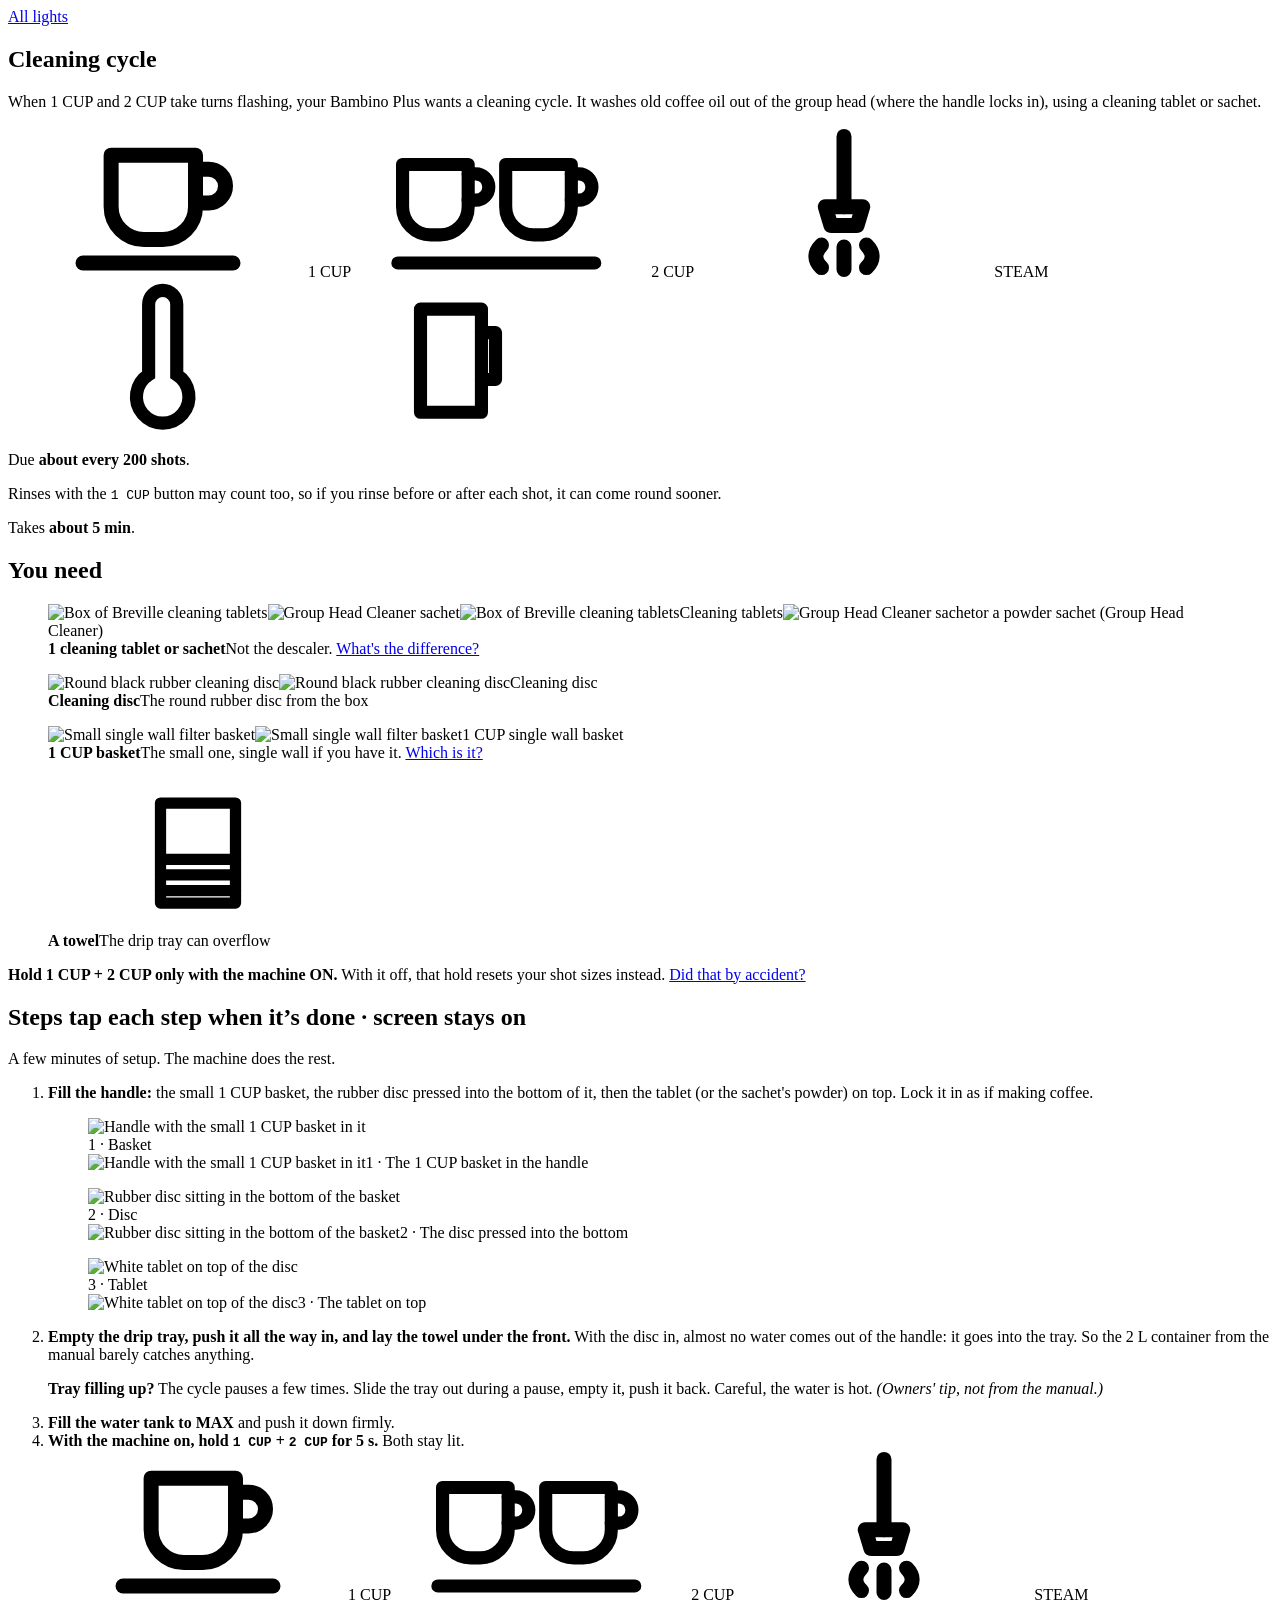
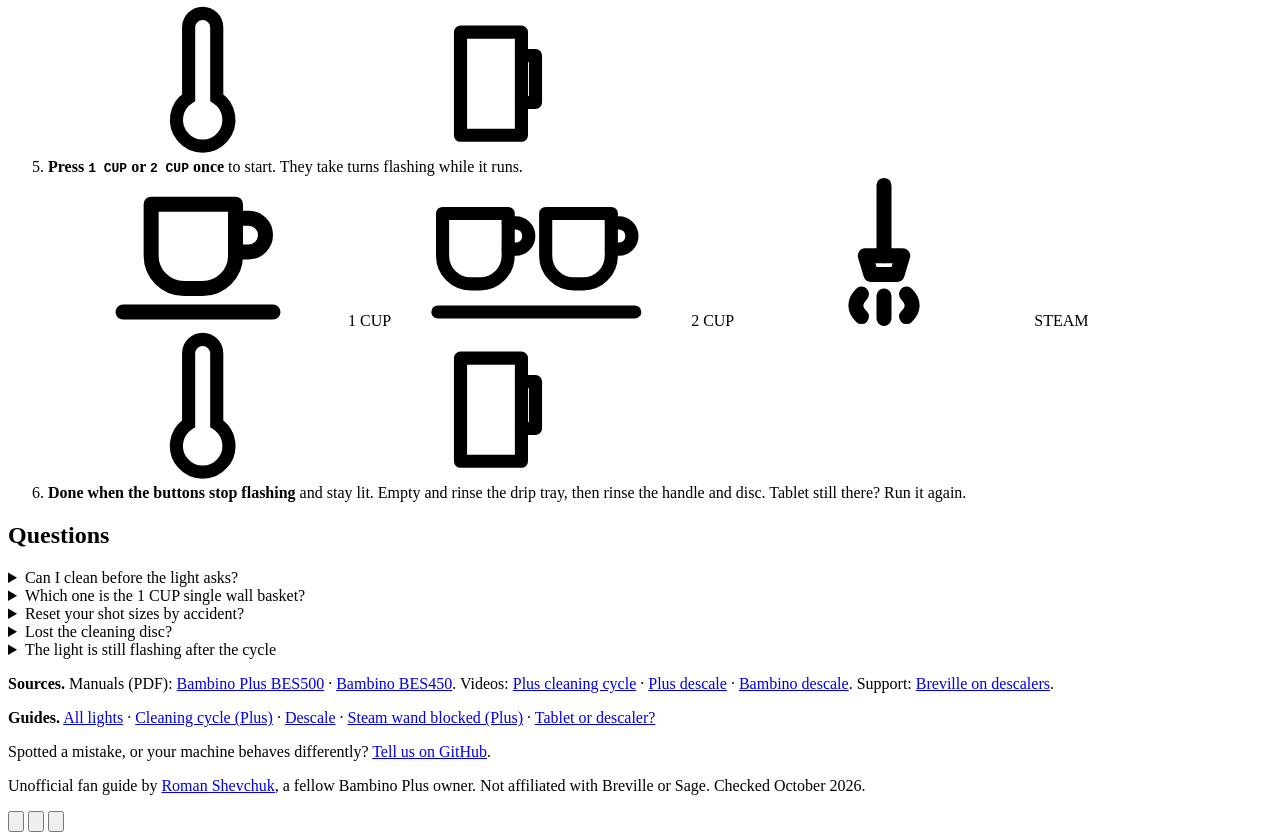
==== clean/index.html @ 9693db47 "Search snippets: clean and descale pages open with the answer, home gets a one-line intro, button la" ====
<!doctype html>
<!-- Made from _index.html by tools/pages.py. Edit _index.html, then rerun. -->
<html lang="en">
<head>
<meta charset="utf-8">
<meta name="viewport" content="width=device-width,initial-scale=1,viewport-fit=cover">
<title>Bambino Plus cleaning cycle: 1 CUP and 2 CUP flashing</title>
<meta name="description" content="Two buttons, 1 CUP and 2 CUP, blinking in turn on your Breville / Sage Bambino Plus? It&#x27;s asking for a cleaning cycle. What you need and each step.">
<meta name="google-site-verification" content="-h72uJDq6njJgvBrLeFH-0oUnSeMEeEKRYChMcymmK0">
<link rel="canonical" href="https://romanshevchuk.github.io/what-my-bambino-wants/clean/">
<meta property="og:title" content="Bambino Plus cleaning cycle: 1 CUP and 2 CUP flashing">
<meta property="og:description" content="Two buttons, 1 CUP and 2 CUP, blinking in turn on your Breville / Sage Bambino Plus? It&#x27;s asking for a cleaning cycle. What you need and each step.">
<meta property="og:type" content="website">
<meta property="og:site_name" content="What does my Bambino want?">
<meta property="og:url" content="https://romanshevchuk.github.io/what-my-bambino-wants/clean/">
<meta property="og:image" content="https://romanshevchuk.github.io/what-my-bambino-wants/img/og.png">
<meta property="og:image:width" content="1200">
<meta property="og:image:height" content="630">
<meta property="og:image:alt" content="A Bambino Plus button panel with 1 CUP lit, next to the title What does my Bambino want?">
<meta name="twitter:card" content="summary_large_image">
<meta name="theme-color" content="#e1e5e9" media="(prefers-color-scheme: light)">
<meta name="theme-color" content="#0e1012" media="(prefers-color-scheme: dark)">
<link rel="icon" type="image/png" sizes="32x32" href="../img/favicon-32.png">
<link rel="apple-touch-icon" href="../img/apple-touch-icon.png">
<link rel="manifest" href="../manifest.webmanifest">
<script>try{var t=localStorage.getItem('bp-theme');if(t==='light'||t==='dark')document.documentElement.dataset.theme=t}catch(e){}</script>
<link rel="preconnect" href="https://fonts.googleapis.com">
<link rel="preconnect" href="https://fonts.gstatic.com" crossorigin>
<link rel="stylesheet" href="https://fonts.googleapis.com/css2?family=Archivo:wdth,wght@75..100,600..800&family=Atkinson+Hyperlegible+Next:ital,wght@0,400..700;1,400&display=swap">
<link rel="stylesheet" href="../css/styles.css">
<script data-goatcounter="https://rshevchuk.goatcounter.com/count" async src="https://gc.zgo.at/count.js"></script>
</head>
<body data-page="clean" data-model="plus" class="unpicked">

<svg width="0" height="0" style="position:absolute" aria-hidden="true">
  <defs>
    <symbol id="i-1" viewBox="0 0 24 16"><g fill="none" stroke="currentColor" stroke-width="1.6" stroke-linecap="round" stroke-linejoin="round"><path d="M7 3h9v5.5a3.5 3.5 0 0 1-3.5 3.5h-2A3.5 3.5 0 0 1 7 8.5z"/><path d="M16 4.5h1.4a1.8 1.8 0 0 1 0 3.6H16"/><path d="M4 14.5h16"/></g></symbol>
    <symbol id="i-2" viewBox="0 0 24 16"><g fill="none" stroke="currentColor" stroke-width="1.4" stroke-linecap="round" stroke-linejoin="round"><path d="M1.5 4h7v4.5a3 3 0 0 1-3 3h-1a3 3 0 0 1-3-3z"/><path d="M8.5 5h.8a1.4 1.4 0 0 1 0 2.8h-.8"/><path d="M12.5 4h7v4.5a3 3 0 0 1-3 3h-1a3 3 0 0 1-3-3z"/><path d="M19.5 5h.8a1.4 1.4 0 0 1 0 2.8h-.8"/><path d="M1 14.5h21"/></g></symbol>
    <symbol id="i-s" viewBox="0 0 24 16"><g fill="none" stroke="currentColor" stroke-width="1.6" stroke-linecap="round" stroke-linejoin="round"><path d="M12 1v7.5"/><path d="M10 8.5h4l-.6 2h-2.8z"/><path d="M9.6 12.6c-.8.8-.8 1.6 0 2.4M12 12.8v2.4M14.4 12.6c.8.8.8 1.6 0 2.4"/></g></symbol>
    <symbol id="i-w" viewBox="0 0 24 16"><g fill="none" stroke="currentColor" stroke-width="1.6" stroke-linecap="round" stroke-linejoin="round"><path d="M12 1.5c2.6 3.2 4.2 5.6 4.2 7.8a4.2 4.2 0 0 1-8.4 0c0-2.2 1.6-4.6 4.2-7.8z"/><path d="M4 14.5h16"/></g></symbol>
    <symbol id="i-t" viewBox="0 0 12 16"><g fill="none" stroke="currentColor" stroke-width="1.4" stroke-linecap="round"><path d="M5 2.5a1.5 1.5 0 0 1 3 0V10a2.8 2.8 0 1 1-3 0z"/></g></symbol>
    <symbol id="i-j" viewBox="0 0 12 16"><g fill="none" stroke="currentColor" stroke-width="1.4" stroke-linecap="round" stroke-linejoin="round"><path d="M2 3h6.5v11H2z"/><path d="M8.5 5.5h1.5v5H8.5"/></g></symbol>
    <symbol id="g-bowl" viewBox="0 0 24 24"><g fill="none" stroke="currentColor" stroke-width="1.8" stroke-linecap="round" stroke-linejoin="round"><path d="M5 6h14l-1.4 12.2A2 2 0 0 1 15.6 20H8.4a2 2 0 0 1-2-1.8z"/><path d="M6 11h12"/></g></symbol>
    <symbol id="g-towel" viewBox="0 0 24 24"><g fill="none" stroke="currentColor" stroke-width="1.8" stroke-linecap="round" stroke-linejoin="round"><path d="M6 4h12v14H6z"/><path d="M6 18v2h12v-2"/><path d="M6 13h12M6 15.5h12"/></g></symbol>
    <symbol id="g-cool" viewBox="0 0 24 24"><g fill="none" stroke="currentColor" stroke-width="1.8" stroke-linecap="round"><path d="M12 3v18M4.2 7.5l15.6 9M4.2 16.5l15.6-9"/><path d="M9.5 4.5L12 6l2.5-1.5M9.5 19.5L12 18l2.5 1.5"/></g></symbol>
  </defs>
</svg>

<main id="main">

<!-- ================= CLEANING CYCLE (Plus) ================= -->
<section class="view" id="clean" data-only="plus">
  <a class="back" href="#home">All lights</a>
  <h1>Cleaning cycle</h1>
  <p class="sum">When 1 CUP and 2 CUP take turns flashing, your Bambino Plus wants a cleaning cycle. It washes old coffee oil out of the group head (where the handle locks in), using a cleaning tablet or sachet.</p>
  <div class="signal">
    <div class="bp" data-m="plus" data-state="1:fa,2:fb" aria-hidden="true"></div>
    <div><p>Due <b>about every 200 shots</b>.</p>
    <p class="aside">Rinses with the <kbd>1 CUP</kbd> button <span class="tq" tabindex="0" data-tip="Likely, not confirmed. The manual has you rinse with 1 CUP, the same button as a shot, and the machine can't see whether there's coffee in the handle.">may count too</span>, so if you rinse before or after each shot, it can come round sooner.</p>
    <p>Takes <b>about 5 min</b>.</p>
    <p class="last" data-last="clean" hidden></p></div>
  </div>

  <h2>You need</h2>
  <div class="need four">
    <figure><div class="ph zoom"><img src="../img/cleaning-tablets-breville.jpg" alt="Box of Breville cleaning tablets" data-cap="Cleaning tablets" loading="lazy"><img class="strip" src="../img/group-head-cleaner-breville.jpg" data-sage="../img/group-head-cleaner-sage.webp" alt="Group Head Cleaner sachet" data-cap="or a powder sachet (Group Head Cleaner)" loading="lazy"></div>
      <figcaption><b>1 cleaning tablet or sachet</b><span>Not the descaler. <a href="#supplies">What's the difference?</a></span></figcaption></figure>
    <figure><div class="ph zoom"><img src="../img/cleaning-disk.jpg" alt="Round black rubber cleaning disc" data-cap="Cleaning disc" loading="lazy"></div>
      <figcaption><b>Cleaning disc</b><span>The round rubber disc from the box</span></figcaption></figure>
    <figure><div class="ph zoom"><img src="../img/basket-single-cup.jpg" alt="Small single wall filter basket" data-cap="1 CUP single wall basket" loading="lazy"></div>
      <figcaption><b>1 CUP basket</b><span>The small one, single wall if you have it. <a href="#baskets">Which is it?</a></span></figcaption></figure>
    <figure><div class="ph ic"><svg class="gi" aria-hidden="true"><use href="#g-towel"/></svg></div>
      <figcaption><b>A towel</b><span>The drip tray can overflow</span></figcaption></figure>
  </div>

  <p class="note warn"><b>Hold 1 CUP + 2 CUP only with the machine ON.</b> With it off, that hold resets your shot sizes instead. <a href="#reset">Did that by accident?</a></p>

  <h2>Steps <span class="prog" data-for="clean"></span></h2>
  <p class="lede">A few minutes of setup. The machine does the rest.</p>
  <ol class="steps" data-key="clean">
    <li><b>Fill the handle:</b> the small 1 CUP basket, the rubber disc pressed into the bottom of it, then the tablet (or the sachet's powder) on top. Lock it in as if making coffee.
      <div class="layers">
        <figure class="zoom tap"><img src="../img/handle-1-basket.jpg" data-cap="1 · The 1 CUP basket in the handle" alt="Handle with the small 1 CUP basket in it" loading="lazy"><figcaption>1 · Basket</figcaption></figure>
        <figure class="zoom tap"><img src="../img/handle-2-disc.jpg" data-cap="2 · The disc pressed into the bottom" alt="Rubber disc sitting in the bottom of the basket" loading="lazy"><figcaption>2 · Disc</figcaption></figure>
        <figure class="zoom tap"><img src="../img/handle-3-tablet.jpg" data-cap="3 · The tablet on top" alt="White tablet on top of the disc" loading="lazy"><figcaption>3 · Tablet</figcaption></figure>
      </div>
    </li>
    <li><b>Empty the drip tray, push it all the way in, and lay the towel under the front.</b> With the disc in, almost no water comes out of the handle: it goes into the tray. So the 2 L container from the manual barely catches anything.
      <p class="tip"><b>Tray filling up?</b> The cycle pauses a few times. Slide the tray out during a pause, empty it, push it back. Careful, the water is hot. <i>(Owners' tip, not from the manual.)</i></p></li>
    <li><b>Fill the water tank to MAX</b> and push it down firmly.</li>
    <li><b>With the machine on, hold <kbd>1 CUP</kbd> + <kbd>2 CUP</kbd> for 5 s.</b> Both stay lit.
      <div class="bp" data-m="plus" data-state="1:on,2:on" data-press="1:HOLD,2:HOLD"></div>
    </li>
    <li><b>Press <kbd>1 CUP</kbd> or <kbd>2 CUP</kbd> once</b> to start. They take turns flashing while it runs.
      <div class="bp" data-m="plus" data-state="1:fa,2:fb"></div>
    </li>
    <li><b>Done when the buttons stop flashing</b> and stay lit. Empty and rinse the drip tray, then rinse the handle and disc. Tablet still there? Run it again.</li>
  </ol>
  <p class="fin" data-for="clean" hidden>That's it. The light will ask again in about 200 shots.</p>

  <div class="faq">
    <h2>Questions</h2>
    <details>
      <summary>Can I clean before the light asks?</summary>
      <div class="body"><p>Yes, with a different combo, and this one is done with the machine <b>off</b>. Do steps 1–3, turn the machine off (<kbd>1 CUP</kbd> + <kbd>STEAM</kbd>), then hold <kbd>2 CUP</kbd> + <kbd>STEAM</kbd> for 5 s. That opens the same cleaning mode, so press <kbd>1 CUP</kbd> or <kbd>2 CUP</kbd> to start, as in step 5.</p></div>
    </details>
    <details id="baskets">
      <summary>Which one is the 1 CUP single wall basket?</summary>
      <div class="body">
        <figure class="baskets zoom tap big"><img src="../img/baskets.jpg" data-cap="Left to right: 1 CUP single wall (the one you need), 2 CUP single wall, 1 CUP dual wall, 2 CUP dual wall" alt="The four baskets, upside down: small single wall, big single wall, small dual wall, big dual wall" loading="lazy">
          <figcaption><span class="pick">1 CUP single wall</span><span>2 CUP single wall</span><span>1 CUP dual wall</span><span>2 CUP dual wall</span></figcaption></figure>
        <p>The smaller, shallower one with holes across its whole bottom. The dual wall ones say <i>DUAL WALL</i> underneath. The disc is shaped to seal inside the small basket.</p>
      <p>Only got dual wall baskets? Older boxes came without single wall ones. Use the 1 CUP dual wall basket: that's what those manuals mean.</p>
      </div>
    </details>
    <details id="reset">
      <summary>Reset your shot sizes by accident?</summary>
      <div class="body">
        <p>They're back to the factory amounts: about 30&nbsp;ml for 1 CUP and 60&nbsp;ml for 2 CUP. To set your own again:</p>
        <ol>
          <li>With the machine on, hold <kbd>1 CUP</kbd> + <kbd>2 CUP</kbd> for 2 s. Both flash.</li>
          <li>With coffee in the handle as usual, press <kbd>1 CUP</kbd> to start.</li>
          <li>Press <kbd>1 CUP</kbd> again when the cup has enough. That amount is saved.</li>
        </ol>
        <p>Same for <kbd>2 CUP</kbd>.</p>
      </div>
    </details>
    <details>
      <summary>Lost the cleaning disc?</summary>
      <div class="body"><p>Any <b>54&nbsp;mm</b> cleaning disc works (also sold as a blind or backflush disc). Check the size before buying: the common 58&nbsp;mm ones don't fit.</p></div>
    </details>
    <details>
      <summary>The light is still flashing after the cycle</summary>
      <div class="body">
        <p>Check the cycle ran to the end and that you started it with the machine on.</p>
        <p>Owners report that unplugging for ~10 minutes sometimes clears a stuck alert. That's forum advice, not from the manual.</p>
      </div>
    </details>
  </div>
</section>

<!-- ================= STEAM WAND BLOCKED (Plus) ================= -->
</main>

<footer class="foot">
  <p><b>Sources.</b> Manuals (PDF): <a href="https://assets.breville.com/BES500/BES500_USCM_IB_X25_LR.pdf">Bambino Plus BES500</a> · <a href="https://assets.breville.com/BES450/BES450_USCM_IB_M26_LR.pdf">Bambino BES450</a>. Videos: <a href="https://www.sageappliances.com/inspiration/en-gb/tutorials/the-bambino-plus/cleaning-guides/how-to-perform-a-cleaning-cycle">Plus cleaning cycle</a> · <a href="https://www.sageappliances.com/inspiration/en-gb/tutorials/the-bambino-plus/cleaning-guides/how-to-perform-a-descale">Plus descale</a> · <a href="https://www.breville.com/en-us/my-products/producthub/bes450/cleaning-guides/how-to-perform-a-descale">Bambino descale</a>. Support: <a href="https://www.breville.com/en-us/support/article/ka0QU000002WDFVYA4">Breville on descalers</a>.</p>
  <p><b>Guides.</b> <a href="../">All lights</a> · <a href="../clean/">Cleaning cycle (Plus)</a> · <a href="../descale/">Descale</a> · <a href="../steam/">Steam wand blocked (Plus)</a> · <a href="../supplies/">Tablet or descaler?</a></p>
  <p>Spotted a mistake, or your machine behaves differently? <a href="https://github.com/romanshevchuk/what-my-bambino-wants/issues">Tell us on GitHub</a>.</p>
  <div class="foot-end"><p>Unofficial fan guide by <a href="https://github.com/romanshevchuk">Roman Shevchuk</a>, a fellow Bambino Plus owner. Not affiliated with Breville or Sage. Checked October 2026.</p>
    <div class="theme" role="group" aria-label="Colours">
      <button type="button" data-theme-set="system" aria-label="Match my device" title="Match my device"><svg viewBox="0 0 24 24"><circle cx="12" cy="12" r="8"/><path d="M12 4a8 8 0 0 1 0 16z" fill="currentColor" stroke="none"/></svg></button>
      <button type="button" data-theme-set="light" aria-label="Light" title="Light"><svg viewBox="0 0 24 24"><circle cx="12" cy="12" r="4"/><path d="M12 2.5v2.2M12 19.3v2.2M2.5 12h2.2M19.3 12h2.2M5.3 5.3l1.6 1.6M17.1 17.1l1.6 1.6M5.3 18.7l1.6-1.6M17.1 6.9l1.6-1.6"/></svg></button>
      <button type="button" data-theme-set="dark" aria-label="Dark" title="Dark"><svg viewBox="0 0 24 24"><path d="M19.5 14.5A8 8 0 0 1 9.5 4.5a8 8 0 1 0 10 10z"/></svg></button>
    </div>
  </div>
</footer>

<script src="../js/app.js"></script>
</body>
</html>
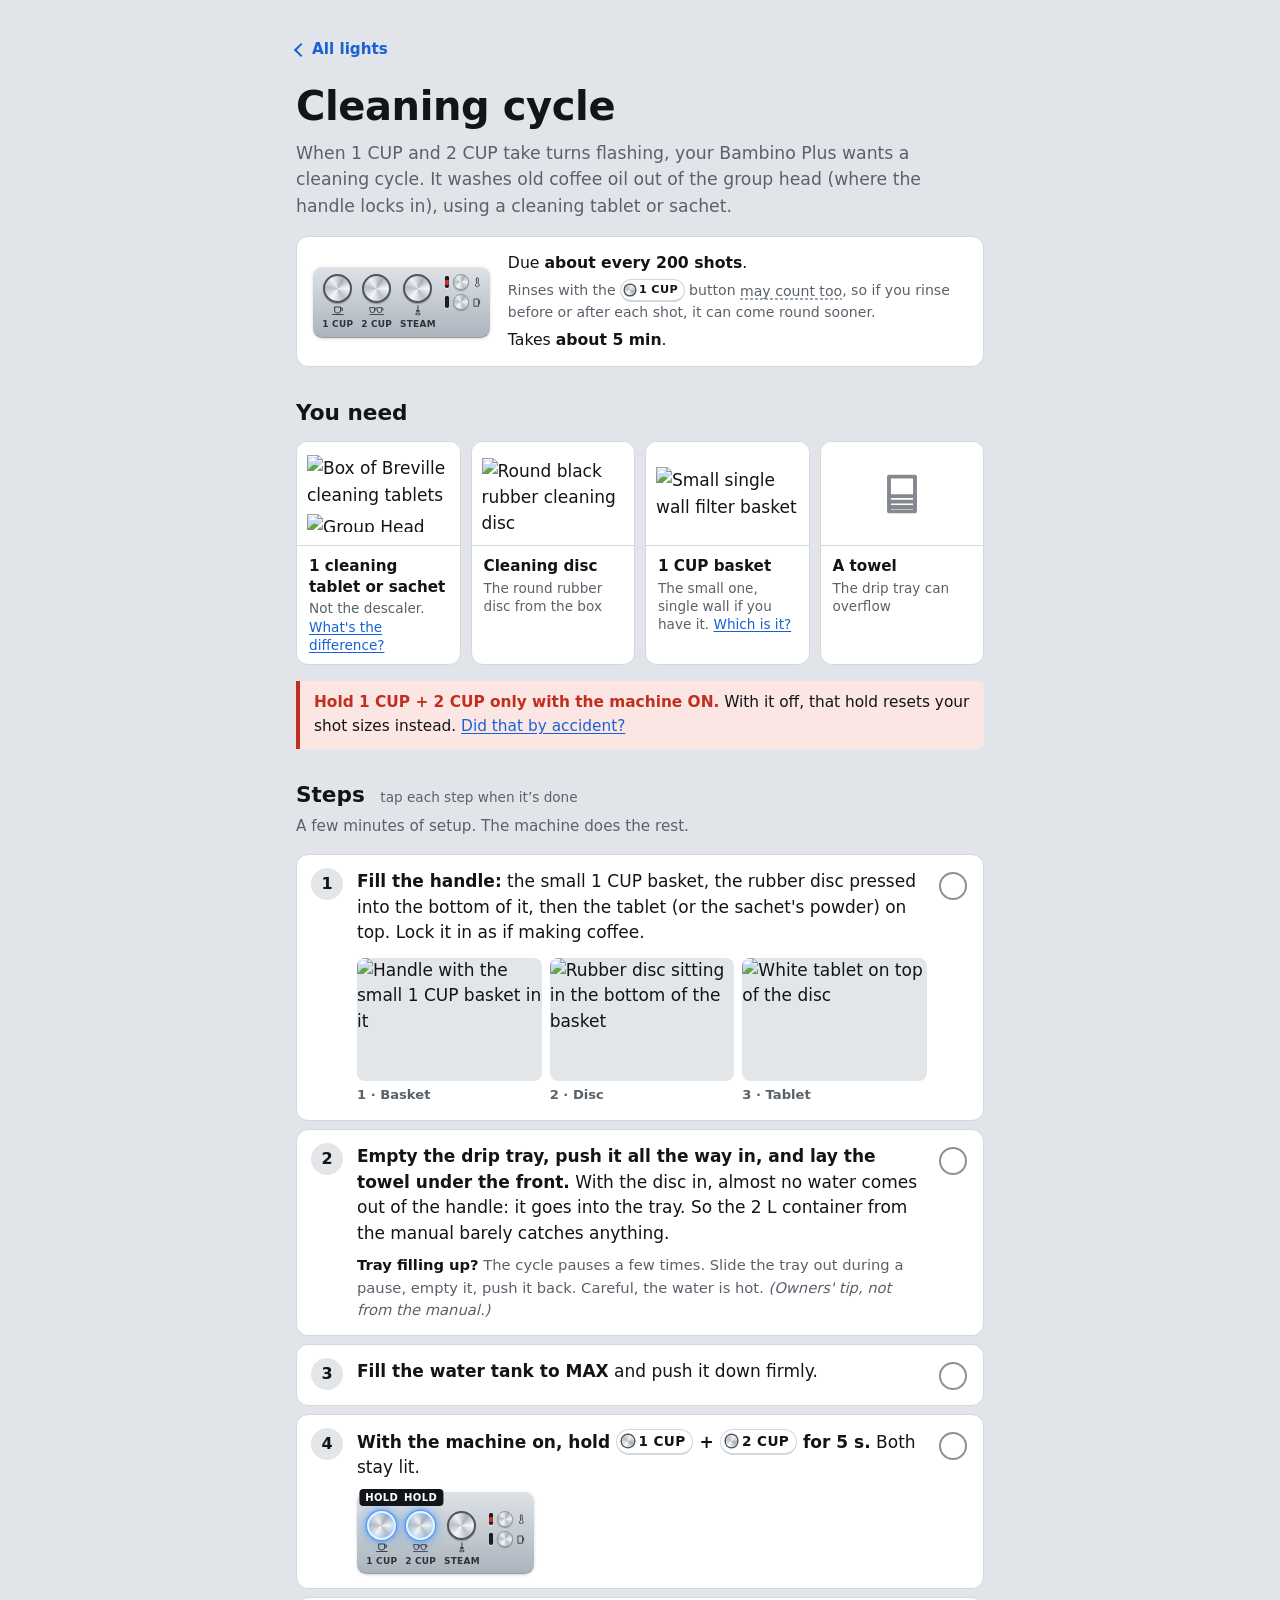
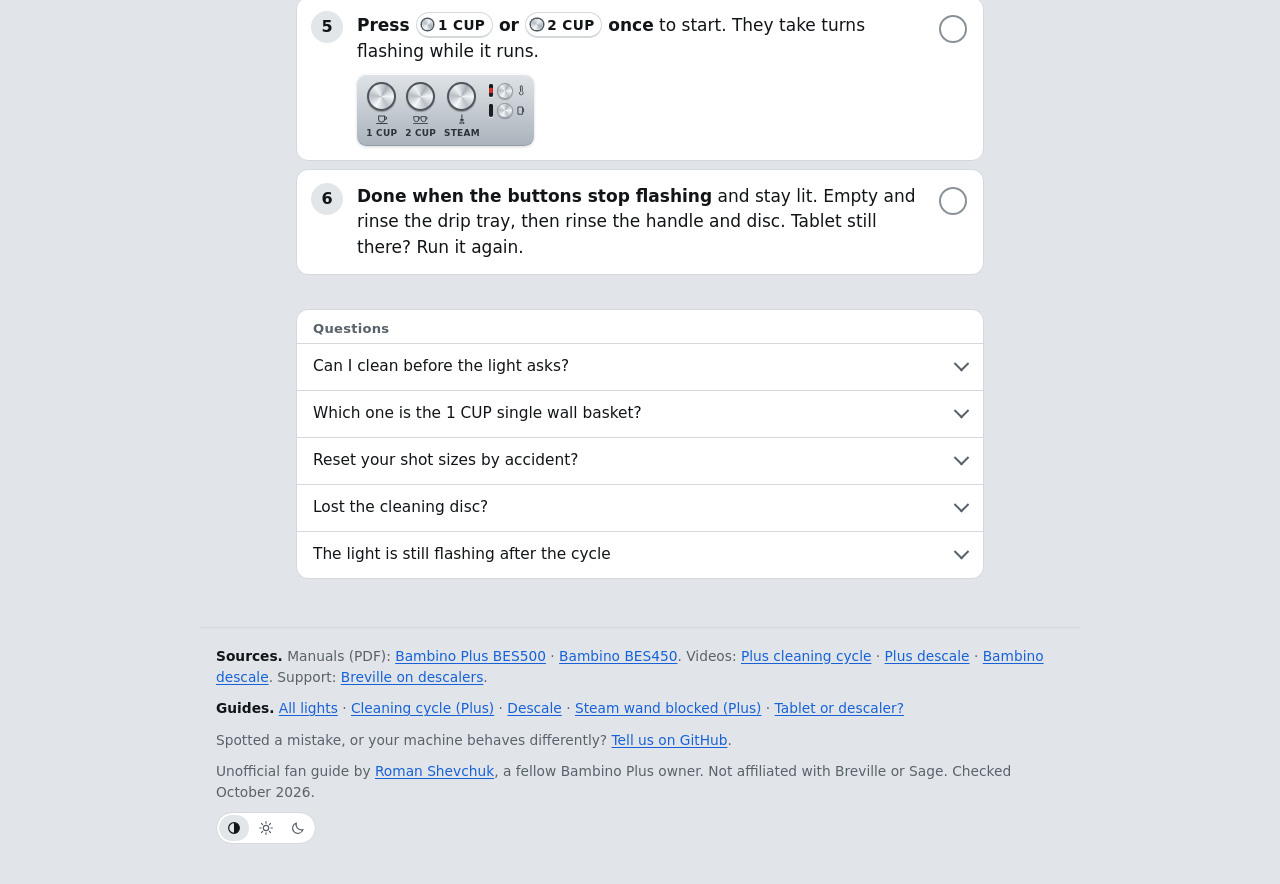
==== commit 3286c36a: "Round favicon: lit blue button on a transparent background" ====
--- a/clean/index.html
+++ b/clean/index.html
@@ -21,6 +21,7 @@
 <meta name="theme-color" content="#e1e5e9" media="(prefers-color-scheme: light)">
 <meta name="theme-color" content="#0e1012" media="(prefers-color-scheme: dark)">
 <link rel="icon" type="image/png" sizes="32x32" href="../img/favicon-32.png">
+<link rel="icon" type="image/png" sizes="48x48" href="../img/favicon-48.png">
 <link rel="apple-touch-icon" href="../img/apple-touch-icon.png">
 <link rel="manifest" href="../manifest.webmanifest">
 <script>try{var t=localStorage.getItem('bp-theme');if(t==='light'||t==='dark')document.documentElement.dataset.theme=t}catch(e){}</script>
--- a/css/styles.css
+++ b/css/styles.css
@@ -0,0 +1,385 @@
+/* Single purpose: match the flashing lights on home, each fix is its own hash view (#clean, #descale, #steam, #supplies). */
+:root{
+  color-scheme:light;
+  --bg:#e1e5e9;
+  --surface:#ffffff;
+  --sunk:#e3e6e9;
+  --fg:#121518;
+  --muted:#59616a;
+  --line:#d3d8dd;
+  --accent:#1662d6;
+  --accent-soft:#e2ecfb;
+  --stop:#c22e20;
+  --stop-soft:#fbe6e3;
+  --soon:#8a6200;
+  --soon-soft:#fbf1d6;
+  --ok:#1e7646;
+  --ok-soft:#e4f3ea;
+  --pic:linear-gradient(180deg,#f2f4f6 0%,var(--surface) 100%);
+  --pic-fg:#121518;
+  --steel-hi:#dfe3e7;
+  --steel-lo:#aab3bc;
+  --bezel:#4f555c;
+  --icon:#3a4047;
+  --glow:#e4f1ff;
+  --unlit:0 1px 1px rgba(0,0,0,.28);
+  --font-body:"Atkinson Hyperlegible Next","Atkinson Hyperlegible",system-ui,-apple-system,"Segoe UI",sans-serif;
+  --font-head:"Archivo","Arial Narrow",system-ui,sans-serif;
+}
+@media (prefers-color-scheme: dark){
+  :root:not([data-theme="light"]){
+    color-scheme:dark;
+    --bg:#0e1012;--surface:#181b1f;--sunk:#22262b;--fg:#eceff2;--muted:#9ba4ad;--line:#2d3237;
+    --accent:#6ea8ff;--accent-soft:#14223a;--stop:#ff8b7c;--stop-soft:#3a1a16;--soon:#f0c35a;--soon-soft:#2c2410;--ok:#62c992;--ok-soft:#14281d;--pic:linear-gradient(180deg,#2a2f35 0%,#20242a 55%,var(--surface) 100%);--pic-fg:#eceff2;
+  }
+}
+:root[data-theme="dark"]{
+  color-scheme:dark;
+  --bg:#0e1012;--surface:#181b1f;--sunk:#22262b;--fg:#eceff2;--muted:#9ba4ad;--line:#2d3237;
+  --accent:#6ea8ff;--accent-soft:#14223a;--stop:#ff8b7c;--stop-soft:#3a1a16;--soon:#f0c35a;--soon-soft:#2c2410;--ok:#62c992;--ok-soft:#14281d;--pic:linear-gradient(180deg,#2a2f35 0%,#20242a 55%,var(--surface) 100%);--pic-fg:#eceff2;
+}
+
+*{box-sizing:border-box}
+html{scroll-padding-top:12px;-webkit-text-size-adjust:100%}
+body{margin:0;background:var(--bg);color:var(--fg);font-family:var(--font-body);font-size:17px;line-height:1.55;overflow-x:hidden}
+h1,h2,h3{font-family:var(--font-head);font-stretch:87.5%;font-weight:800;line-height:1.1;margin:0;text-wrap:balance}
+h1{font-size:clamp(1.9rem,6.5vw,2.5rem);letter-spacing:-.01em}
+h2{font-size:1.35rem}
+h3{font-size:1.25rem}
+p{margin:0}
+a{color:var(--accent);text-underline-offset:2px}
+:focus-visible{outline:3px solid var(--accent);outline-offset:2px}
+[hidden]{display:none!important}
+.hint{font-size:.92rem;color:var(--muted)}
+.gi{width:24px;height:24px;flex:none}
+
+/* Model-specific content */
+body[data-model="plus"] [data-only="bambino"],
+body[data-model="bambino"] [data-only="plus"]{display:none!important}
+
+/* Machine switch: the name in the home heading opens a two-option panel */
+.mm{position:relative}
+.mm-btn{font:inherit;letter-spacing:inherit;color:var(--accent);background:none;border:0;margin:0 -.08em;padding:0 .08em;border-radius:6px;cursor:pointer;
+  text-decoration:underline;text-decoration-thickness:3px;text-underline-offset:.12em;white-space:nowrap}
+/* a slightly bigger chevron than a plain link would have, so the name reads as a switch */
+.mm-btn::after{content:"";display:inline-block;width:.3em;height:.3em;margin:0 .1em 0 .22em;vertical-align:.17em;
+  border-right:.1em solid currentColor;border-bottom:.1em solid currentColor;transform:rotate(45deg);transition:transform .15s}
+.mm-btn[aria-expanded="true"]::after{transform:rotate(-135deg);vertical-align:.02em}
+.mm-btn:hover,.mm-btn[aria-expanded="true"]{background:var(--accent-soft)}
+.mm-menu{position:absolute;z-index:20;top:calc(100% + 8px);left:0;right:0;max-width:520px;
+  display:grid;grid-template-columns:repeat(2,minmax(0,1fr));gap:8px;padding:8px;
+  background:var(--surface);border:1px solid color-mix(in srgb,var(--line) 60%,var(--muted));border-radius:12px;
+  box-shadow:0 2px 6px rgba(15,20,25,.08),0 24px 60px -12px rgba(15,20,25,.38)}
+.mm-opt{min-width:0;font:inherit;color:inherit;text-align:left;cursor:pointer;background:none;border:2px solid transparent;border-radius:8px;padding:10px;display:flex;flex-direction:column;gap:2px}
+.mm-opt:hover{background:var(--sunk)}
+.mm-opt[aria-pressed="true"]{border-color:var(--accent);background:var(--accent-soft)}
+.mm-opt .bp{--s:.5;align-self:flex-start;margin-bottom:8px}
+.mm-opt b{font-family:var(--font-head);font-stretch:87.5%;font-size:1.1rem}
+.mm-opt>span:last-child{font-size:.85rem;color:var(--muted);line-height:1.35}
+.mm-note{grid-column:1/-1;font-size:.82rem;color:var(--muted);padding:2px 10px 4px}
+@media (max-width:420px){.mm-opt .bp{--s:.4}}
+
+/* ===== Page ===== */
+main,.foot{max-width:880px;margin:0 auto;padding-left:max(16px,env(safe-area-inset-left));padding-right:max(16px,env(safe-area-inset-right))}
+.view{display:flex;flex-direction:column;gap:16px;padding:32px 0 8px}
+.view>h2{margin-top:18px}
+/* Home gets the wide grid; step pages stay at a comfortable reading width */
+.view:not(#home){width:100%;max-width:688px;margin:0 auto}
+body:has(#home[hidden]) .foot{max-width:720px}
+.sum{font-size:1.08rem;color:var(--muted);max-width:60ch;margin-top:-4px}
+
+/* Back link */
+.back{align-self:flex-start;font-weight:700;text-decoration:none;font-size:.95rem;display:inline-flex;align-items:center;gap:6px;padding:6px 0}
+.back::before{content:"";width:8px;height:8px;border-left:2.5px solid currentColor;border-bottom:2.5px solid currentColor;transform:rotate(45deg)}
+
+/* First-visit hint under the heading: says which machine is shown, gone once the visitor picks or confirms */
+.mm-hint{margin-top:-12px;font-size:.95rem;color:var(--muted)} /* sits close under the intro line, against .view's gap */
+body:not(.unpicked) .mm-hint{display:none}
+.mm-hint button{font:inherit;font-weight:700;color:var(--accent);background:none;border:0;padding:0;cursor:pointer;text-decoration:underline;text-underline-offset:2px}
+.mm-hint .mm-ok{margin-left:.4em;padding:0 .3em;font-size:1.15em;line-height:1;font-weight:400;color:var(--muted);text-decoration:none}
+
+/* ===== Light cards ===== */
+.lights{display:grid;grid-template-columns:minmax(0,1fr);gap:16px}
+@media (min-width:640px){.lights{gap:20px}}
+@media (min-width:640px){.lights{grid-template-columns:repeat(2,minmax(0,1fr))}}
+.lc{background:var(--surface);border:1px solid var(--line);border-radius:14px;
+  display:grid;grid-row:span 2;grid-template-rows:subgrid;row-gap:0;
+  box-shadow:0 1px 2px rgba(15,20,25,.06),0 8px 24px -12px rgba(15,20,25,.2)}
+/* The panel drawing and its caption are how people find their card, so they lead */
+.lc-pic{border-radius:13px 13px 0 0;background:var(--pic);padding:18px 12px 10px;display:flex;flex-direction:column;align-items:center;gap:12px}
+/* Urgency tag (added by app.js): a quiet label above the title */
+.lc-head{display:flex;align-items:flex-start;justify-content:space-between;gap:10px}
+/* Archivo is condensed, so card titles need a bit more size to stand above the body text */
+.lc h3{font-size:1.4rem}
+.urg{flex:none;margin-top:1px;padding:2px 10px;border-radius:999px;font-size:.82rem;font-weight:600;line-height:1.4;letter-spacing:.01em;
+  box-shadow:inset 0 0 0 1px color-mix(in srgb,currentColor 28%,transparent)}
+/* "Quick fix" stays blue, not red: red reads as an alarm and these are ten-second fixes */
+.lc[data-urg="now"] .urg{background:var(--accent-soft);color:var(--accent)}
+.lc[data-urg="soon"] .urg{background:var(--soon-soft);color:var(--soon)}
+.lc[data-urg="fine"] .urg{background:var(--ok-soft);color:var(--ok)}
+.lc-pic .bp{--s:1.1}
+.lc .seen{font-size:1rem;font-weight:500;color:var(--pic-fg);line-height:1.35;text-align:center;max-width:30ch}
+.lc .seen b{font-weight:700}
+.lc-body{padding:16px 18px 18px;display:flex;flex-direction:column;gap:8px;flex:1}
+.lc .ok{color:var(--ok)}
+.lc-body>p{font-size:.96rem;line-height:1.5}
+.lc .keep{color:var(--fg)}
+.lc .keep b{color:var(--ok)}
+/* small check before the reassurance: a cue, not another coloured block competing with the button */
+.lc .keep b::before{content:"";display:inline-block;width:1.05em;height:1.05em;margin-right:.35em;vertical-align:-.17em;border-radius:50%;
+  background:var(--ok) url("data:image/svg+xml,%3Csvg xmlns='http://www.w3.org/2000/svg' viewBox='0 0 24 24'%3E%3Cpath d='M6.5 12.5l3.5 3.5 7.5-8' fill='none' stroke='white' stroke-width='3' stroke-linecap='round' stroke-linejoin='round'/%3E%3C/svg%3E") center/72% no-repeat}
+.lc .aside{font-size:.92rem;color:var(--muted);line-height:1.45}
+.lc .last{font-size:.85rem;color:var(--muted);margin-top:-6px}
+.lc .need-line{display:flex;align-items:center;gap:12px;margin-top:auto;padding-top:4px}
+.nl{display:flex;flex-direction:column;line-height:1.3}
+.nl>span{font-size:.8rem;color:var(--muted)}
+.nl>b{font-size:.93rem;font-weight:600}
+/* Product thumbnail: tap or hover for the big picture */
+.thumb{position:relative;flex:none;width:84px;height:56px;padding:4px;cursor:zoom-in;font:inherit;
+  display:flex;flex-direction:column;align-items:center;justify-content:center;gap:3px;
+  background:#fff;border:1px solid var(--line);border-radius:8px}
+.thumb:hover{border-color:var(--accent)}
+.thumb>img{max-width:100%;max-height:100%;min-height:0;object-fit:contain}
+.thumb>img+img{max-height:12px}
+/* Phones: panel and caption side by side, so six cards don't take three screens */
+@media (max-width:639px){
+  .lc-pic{flex-direction:row;justify-content:center;padding:12px;gap:14px}
+  .lc-pic .bp{--s:.72;flex:none}
+  .lc .seen{text-align:left;font-size:.95rem}
+  .lc-body{padding:14px 16px 16px}
+}
+@media (max-width:380px){.lc-pic .bp{--s:.6}}
+/* Main action = filled button, fallback = outlined; pinned to the card bottom so rows line up */
+.go{margin-top:auto;display:flex;align-items:center;justify-content:center;gap:8px;min-height:48px;padding:10px 16px;border-radius:8px;
+  background:var(--accent);border:2px solid var(--accent);color:var(--surface);font-weight:700;text-decoration:none}
+.go{flex-wrap:wrap;column-gap:6px;row-gap:0;text-align:center}
+.go .dur{font-weight:400;opacity:.85;white-space:nowrap}
+.go::after{content:"";width:7px;height:7px;border-right:2.5px solid currentColor;border-top:2.5px solid currentColor;transform:rotate(45deg)}
+.go:hover{background:color-mix(in srgb,var(--accent) 85%,var(--fg));border-color:color-mix(in srgb,var(--accent) 85%,var(--fg))}
+.go.alt{background:none;color:var(--accent)}
+.lc .need-line+.go{margin-top:0}
+.go.alt:hover{background:var(--accent-soft)}
+
+/* Big picture popup, built by app.js from the images inside any .zoom */
+.zoom{position:relative;cursor:zoom-in}
+.pop{position:absolute;z-index:30;left:-4px;bottom:calc(100% + 10px);width:min(280px,calc(100vw - 40px));
+  display:flex;flex-direction:column;gap:6px;padding:14px;background:#fff;color:#121518;border-radius:12px;
+  box-shadow:0 0 0 1px rgba(15,20,25,.08),0 14px 40px rgba(15,20,25,.28);
+  font-size:.85rem;font-weight:700;line-height:1.3;text-align:left;
+  opacity:0;visibility:hidden;transform:translateY(6px) scale(.97);transform-origin:20px 100%;transition:opacity .15s,transform .15s,visibility 0s .15s;pointer-events:none}
+.pop::after{content:"";position:absolute;left:30px;top:100%;border:8px solid transparent;border-top-color:#fff}
+.zoom>.pop img{display:block;width:100%;height:auto;max-width:none;max-height:150px;object-fit:contain;margin-top:4px}
+.pop img:first-child{margin-top:0}
+.pop img+span,.pop span{color:#59616a;font-weight:400}
+/* hover opens after a short pause, so passing over a picture doesn't flash it; off while the pointer hasn't moved since a view change */
+@media (hover:hover){.zoom:hover>.pop{opacity:1;visibility:visible;transform:none;transition:opacity .15s .25s,transform .15s .25s,visibility 0s .25s}
+  body.still .zoom:not(.open):hover>.pop{opacity:0;visibility:hidden;transform:translateY(6px) scale(.97)}}
+.zoom.open>.pop,.zoom:focus-visible>.pop{opacity:1;visibility:visible;transform:none;transition:opacity .15s,transform .15s}
+
+/* Link to the tablet vs descaler page */
+.supplies-link{display:grid;grid-template-columns:minmax(0,1fr) auto;column-gap:12px;align-items:center;padding:12px 16px;min-height:56px;
+  background:var(--surface);border:1px solid var(--line);border-radius:12px;text-decoration:none;color:var(--fg)}
+.supplies-link::after{content:"";grid-row:1/3;grid-column:2;width:8px;height:8px;border-right:2.5px solid var(--muted);border-top:2.5px solid var(--muted);transform:rotate(45deg)}
+.supplies-link:hover{border-color:var(--accent)}
+.supplies-link span{font-size:.88rem;color:var(--muted)}
+
+/* ===== Topic views ===== */
+.signal{display:flex;flex-wrap:wrap;align-items:center;gap:12px 18px;background:var(--surface);border:1px solid var(--line);border-radius:12px;padding:14px 16px}
+.signal .bp{--s:.66}
+.signal>div:not(.bp){flex:1 1 220px;display:flex;flex-direction:column;gap:4px}
+.signal p{font-size:.98rem;text-wrap:pretty}
+.signal>p{flex:1 1 220px}
+.signal .aside{font-size:.88rem;color:var(--muted)}
+
+/* "You need" */
+.need{display:grid;grid-template-columns:repeat(auto-fit,minmax(150px,1fr));gap:10px}
+.need.one{grid-template-columns:minmax(0,240px)}
+.need.four{grid-template-columns:repeat(4,minmax(0,1fr))}
+@media (max-width:700px) and (min-width:561px){.need.four{grid-template-columns:repeat(2,minmax(0,1fr))}}
+.need figure{margin:0;background:var(--surface);border:1px solid var(--line);border-radius:12px;display:flex;flex-direction:column;min-width:0}
+.need .ph{border-radius:11px 11px 0 0;background:#fff;height:104px;display:flex;flex-direction:column;align-items:center;justify-content:center;gap:6px;padding:10px;border-bottom:1px solid var(--line)}
+/* icon tiles sit on white like the photo tiles, so the row reads as one set */
+.need .ph.ic{background:var(--surface);color:color-mix(in srgb,var(--muted) 75%,var(--surface))}
+.need .ph.ic .gi{width:52px;height:52px}
+.need img,.vs img{max-width:100%;max-height:72px;object-fit:contain}
+.need img.strip,.vs img.strip{max-height:18px}
+.need figcaption{padding:10px 12px;display:flex;flex-direction:column;gap:2px;font-size:.95rem;line-height:1.35}
+.need figcaption span{font-size:.85rem;color:var(--muted)}
+@media (max-width:560px){
+  .need,.need.one,.need.four{grid-template-columns:minmax(0,1fr)}
+  .need figure{flex-direction:row}
+  .need .ph{border-radius:11px 0 0 11px;width:104px;flex:none;height:auto;min-height:80px;border-bottom:0;border-right:1px solid var(--line)}
+  .need img{max-height:56px}
+  .need figcaption{justify-content:center}
+}
+
+/* Tablet vs descaler */
+.vs{display:grid;grid-template-columns:repeat(2,minmax(0,1fr));gap:10px}
+body[data-model="bambino"] .vs{grid-template-columns:minmax(0,1fr)}
+@media (max-width:560px){.vs{grid-template-columns:minmax(0,1fr)}}
+.vs-col{background:var(--surface);border:1px solid var(--line);border-radius:12px;display:flex;flex-direction:column}
+.vs-ph{border-radius:11px 11px 0 0;background:#fff;height:120px;display:flex;flex-direction:column;align-items:center;justify-content:center;gap:6px;padding:12px;border-bottom:1px solid var(--line)}
+.vs h2{padding:14px 16px 0}
+.vs dl{margin:0;padding:8px 16px 16px;display:grid;grid-template-columns:auto minmax(0,1fr);gap:6px 14px;font-size:.95rem;line-height:1.4}
+.vs dt{font-weight:700;color:var(--muted);font-size:.85rem;padding-top:1px}
+.vs dd{margin:0}
+
+/* Notes */
+.note{border-left:4px solid var(--accent);background:var(--accent-soft);padding:10px 14px;border-radius:0 6px 6px 0;font-size:.96rem}
+.note.warn{border-color:var(--stop);background:var(--stop-soft)}
+.note.warn b{color:var(--stop)}
+
+/* Steps */
+.prog{font-family:var(--font-body);font-size:.85rem;font-weight:400;color:var(--muted);margin-left:8px;white-space:nowrap}
+.prog button{font:inherit;color:var(--accent);background:none;border:0;padding:0;cursor:pointer;text-decoration:underline}
+ol.steps{list-style:none;margin:0;padding:0;counter-reset:s;display:flex;flex-direction:column;gap:8px}
+ol.steps>li{counter-increment:s;position:relative;min-width:0;cursor:pointer;-webkit-tap-highlight-color:transparent;
+  padding:14px 56px 14px 60px;line-height:1.5;min-height:62px;background:var(--surface);border:1px solid var(--line);border-radius:12px;transition:border-color .15s,background .15s}
+ol.steps>li::before{content:counter(s);position:absolute;left:14px;top:13px;width:32px;height:32px;border-radius:50%;
+  background:var(--sunk);color:var(--fg);font-family:var(--font-head);font-weight:800;font-size:1rem;display:grid;place-items:center}
+ol.steps>li::after{content:"";position:absolute;right:16px;top:17px;width:24px;height:24px;border-radius:50%;
+  border:2px solid color-mix(in srgb,var(--line) 40%,var(--muted));background:var(--surface) center/16px no-repeat}
+ol.steps>li:hover{border-color:color-mix(in srgb,var(--line) 50%,var(--muted))}
+ol.steps>li:hover::after{border-color:var(--ok)}
+ol.steps>li.next{border-color:var(--accent);box-shadow:0 0 0 1px var(--accent)}
+ol.steps>li.next::before{background:var(--accent);color:var(--surface)}
+ol.steps>li.done{color:var(--muted);background:color-mix(in srgb,var(--sunk) 35%,var(--surface))}
+ol.steps>li.done::before{opacity:.55}
+ol.steps>li.done::after{border-color:var(--ok);background-color:var(--ok);background-image:url("data:image/svg+xml,%3Csvg xmlns='http://www.w3.org/2000/svg' viewBox='0 0 24 24'%3E%3Cpath d='M6 12.5l4 4 8-9' fill='none' stroke='white' stroke-width='3' stroke-linecap='round' stroke-linejoin='round'/%3E%3C/svg%3E")}
+ol.steps .bp{--s:.66;margin-top:10px;display:flex;width:fit-content}
+/* Photos inside a step: the handle filled layer by layer, a tank close-up */
+.layers{display:grid;grid-template-columns:repeat(3,minmax(0,1fr));gap:8px;margin:12px 0 2px;cursor:default}
+.layers figure{margin:0;display:flex;flex-direction:column;gap:4px}
+.layers img{display:block;width:100%;aspect-ratio:3/2;object-fit:cover;border-radius:8px;background:var(--sunk)}
+.layers figcaption{font-size:.82rem;font-weight:700;color:var(--muted)}
+.layers{position:relative}
+.layers .zoom{position:static}
+.layers .pop{left:0;right:0;width:auto;max-width:420px;margin:0 auto}
+.layers .pop::after{display:none}
+.layers .zoom>.pop img{max-height:260px}
+@media (hover:hover){.zoom.tap:hover>.pop{opacity:0;visibility:hidden}.zoom.tap.open>.pop{opacity:1;visibility:visible}}
+.step-ph{display:block;height:200px;width:auto;margin-top:12px;border-radius:8px;cursor:default}
+.tip{margin-top:8px;font-size:.92rem;color:var(--muted)}
+.tip b{color:var(--fg)}
+/* Phones: slimmer gutters, and photos use the full card width */
+@media (max-width:560px){
+  ol.steps>li{padding:13px 46px 13px 50px}
+  ol.steps>li::before{left:11px;top:12px;width:28px;height:28px;font-size:.92rem}
+  ol.steps>li::after{right:12px;top:14px}
+  .layers{margin-left:-38px;margin-right:-34px}
+}
+figure.baskets{margin:0}
+/* .big: a wide photo opens as a centred overlay instead of a small popup */
+.zoom.big>.pop{position:fixed;left:50%;top:50%;bottom:auto;width:min(900px,calc(100vw - 32px));transform:translate(-50%,-48%) scale(.98);
+  box-shadow:0 0 0 100vmax rgba(10,14,18,.55),0 20px 60px rgba(0,0,0,.4)}
+.zoom.big>.pop::after{display:none}
+.zoom.big>.pop img{max-height:70vh}
+.zoom.big.open>.pop{transform:translate(-50%,-50%)}
+figure.baskets img{display:block;width:100%;height:auto;border-radius:8px}
+figure.baskets figcaption{display:grid;grid-template-columns:repeat(4,minmax(0,1fr));gap:4px;margin-top:6px;font-size:.8rem;color:var(--muted);text-align:center;line-height:1.3}
+figure.baskets .pick{color:var(--ok);font-weight:700}
+/* Under "Steps": how much of it is really you; and a friendly finish once all are ticked */
+.lede{color:var(--muted);font-size:.95rem;margin-top:-8px}
+.fin{background:var(--ok-soft);color:var(--ok);font-weight:700;text-align:center;padding:12px 16px;border-radius:12px}
+.fin span{display:block;margin-top:2px;font-weight:400;color:var(--fg);font-size:.94rem}
+.aw{display:none}
+body.awake .aw{display:inline}
+.signal .last{font-size:.85rem;color:var(--muted)}
+
+/* Questions: one quiet list after the steps, so the page doesn't look like twice the work */
+.faq{margin-top:18px;background:var(--surface);border:1px solid var(--line);border-radius:12px;overflow:hidden}
+.faq>h2{font-family:var(--font-body);font-size:.82rem;font-weight:700;color:var(--muted);letter-spacing:.02em;padding:12px 16px 6px}
+.faq details{background:none;border:0;border-radius:0;border-top:1px solid var(--line)}
+.faq summary{font-weight:400;font-size:.96rem;min-height:46px;padding:10px 16px}
+.faq details[open]>summary{font-weight:700}
+.faq .hit{animation-name:hit-in}
+@keyframes hit-in{0%,55%{box-shadow:inset 3px 0 0 var(--accent);background:var(--accent-soft)}100%{box-shadow:inset 3px 0 0 transparent}}
+
+/* Linked-to target: brief highlight so the eye finds it */
+.hit{animation:hit 2.6s ease-out}
+@keyframes hit{0%,55%{box-shadow:0 0 0 3px var(--accent);background:var(--accent-soft)}100%{box-shadow:0 0 0 3px transparent}}
+
+/* Owner knowledge in running text: dotted underline, the caveat shows on hover or tap */
+.tq{position:relative;cursor:help;padding-bottom:1px;
+  background:linear-gradient(90deg,color-mix(in srgb,currentColor 55%,transparent) 55%,transparent 0) left bottom/5px 1.5px repeat-x}
+.tq::after{content:attr(data-tip);position:absolute;z-index:30;left:-6px;bottom:calc(100% + 8px);transform:translateX(var(--tx,0px));
+  width:max-content;max-width:min(250px,70vw);padding:8px 11px;border-radius:8px;background:#121518;color:#fff;
+  font-size:.8rem;font-weight:400;line-height:1.4;text-align:left;white-space:normal;box-shadow:0 8px 24px rgba(0,0,0,.25);
+  opacity:0;visibility:hidden;transition:opacity .15s,visibility 0s .15s;pointer-events:none}
+.tq:hover::after,.tq:focus::after{opacity:1;visibility:visible;transition:opacity .15s}
+
+/* Buttons named in text look like the machine's round buttons */
+kbd{font-family:var(--font-body);font-size:.8em;font-weight:700;letter-spacing:.03em;white-space:nowrap;color:var(--fg);
+  display:inline-flex;align-items:center;gap:.35em;vertical-align:.06em;
+  padding:.1em .5em .1em .38em;border-radius:999px;background:var(--surface);border:1px solid var(--line);border-bottom-width:2px}
+kbd::before{content:"";width:.85em;height:.85em;border-radius:50%;flex:none;
+  background:conic-gradient(from 210deg,#f6f8f9,#b7bec5 25%,#eef1f3 50%,#a8b0b8 75%,#f6f8f9);box-shadow:0 0 0 1.5px var(--bezel)}
+
+/* Details */
+details{background:var(--surface);border:1px solid var(--line);border-radius:12px}
+summary{cursor:pointer;font-weight:700;padding:12px 16px;list-style:none;display:flex;align-items:center;gap:12px;min-height:50px;line-height:1.35}
+summary::-webkit-details-marker{display:none}
+summary::after{content:"";margin-left:auto;flex:none;width:9px;height:9px;border-right:2.5px solid var(--muted);border-bottom:2.5px solid var(--muted);transform:rotate(45deg) translate(-2px,-2px)}
+details[open]>summary::after{transform:rotate(-135deg) translate(-2px,-2px)}
+details .body{padding:0 16px 14px;display:flex;flex-direction:column;gap:8px;font-size:.98rem}
+details .body ul,details .body ol{margin:0;padding-left:1.3rem;display:flex;flex-direction:column;gap:4px}
+/* Footer */
+.foot{margin-top:40px;padding-top:18px;padding-bottom:40px;border-top:1px solid var(--line);font-size:.86rem;color:var(--muted);display:flex;flex-direction:column;gap:10px}
+.foot b{color:var(--fg)}
+.foot-end{display:flex;flex-wrap:wrap;align-items:center;justify-content:space-between;gap:8px 16px}
+.theme{display:inline-flex;gap:2px;padding:2px;border:1px solid var(--line);border-radius:999px;background:var(--surface)}
+.theme button{width:30px;height:26px;padding:0;border:0;border-radius:999px;background:none;color:var(--muted);cursor:pointer;display:grid;place-items:center}
+.theme button:hover{color:var(--fg)}
+.theme button[aria-pressed="true"]{background:var(--sunk);color:var(--fg)}
+.theme svg{width:16px;height:16px;fill:none;stroke:currentColor;stroke-width:1.8;stroke-linecap:round;stroke-linejoin:round}
+
+/* ===== Machine control panel drawing ===== */
+.bp{
+  --s:1;
+  display:inline-flex;align-items:flex-start;gap:calc(12px*var(--s));
+  padding:calc(12px*var(--s)) calc(14px*var(--s)) calc(8px*var(--s));
+  border-radius:calc(14px*var(--s));
+  background:linear-gradient(180deg,var(--steel-hi) 0%,var(--steel-lo) 100%);
+  box-shadow:inset 0 1px 0 rgba(255,255,255,.85),inset 0 -1px 0 rgba(0,0,0,.12),0 1px 3px rgba(22,32,42,.18);
+  max-width:100%;
+}
+.bp.has-press{padding-top:calc(30px*var(--s))}
+.k{display:flex;flex-direction:column;align-items:center;gap:calc(4px*var(--s));position:relative}
+.b{
+  /* defined here, not on :root, because it scales with the panel's --s */
+  --lit:0 0 0 calc(1.5px*var(--s)) #4a9bff,0 0 calc(6px*var(--s)) calc(1px*var(--s)) rgba(56,140,255,.95),0 0 calc(18px*var(--s)) calc(5px*var(--s)) rgba(56,140,255,.4),inset 0 0 calc(9px*var(--s)) rgba(90,165,255,.55);
+  width:calc(44px*var(--s));height:calc(44px*var(--s));border-radius:50%;
+  border:calc(4px*var(--s)) solid var(--bezel);
+  background:conic-gradient(from 210deg,#f6f8f9,#b7bec5 18%,#eef1f3 33%,#a8b0b8 50%,#f3f5f7 66%,#b9c0c7 83%,#f6f8f9);
+  box-shadow:var(--unlit);
+}
+.b.on{border-color:var(--glow);box-shadow:var(--lit)}
+.b.sm.on{border-color:var(--glow)}
+.b.fa{animation:fa 1.4s steps(1) infinite}
+.b.fb{animation:fb 1.4s steps(1) infinite}
+.b.ff{animation:fa .7s steps(1) infinite}
+@keyframes fa{
+  0%,49%{border-color:var(--glow);box-shadow:var(--lit)}
+  50%,100%{border-color:var(--bezel);box-shadow:var(--unlit)}
+}
+@keyframes fb{
+  0%,49%{border-color:var(--bezel);box-shadow:var(--unlit)}
+  50%,100%{border-color:var(--glow);box-shadow:var(--lit)}
+}
+.k svg{width:calc(24px*var(--s));height:calc(16px*var(--s));color:var(--icon)}
+.k .lb{font-family:var(--font-body);font-weight:700;font-size:calc(9px*var(--s) + 3px);letter-spacing:.03em;color:#2c3238;white-space:nowrap}
+.k.press::before{
+  content:attr(data-hold);position:absolute;bottom:calc(100% + 5px);left:50%;transform:translateX(-50%);
+  white-space:nowrap;font-family:var(--font-body);font-weight:700;font-size:10px;letter-spacing:.04em;
+  background:#121518;color:#fff;padding:1px 6px;border-radius:4px;
+}
+.side{display:flex;flex-direction:column;gap:calc(6px*var(--s));margin-left:calc(2px*var(--s));padding-top:calc(1px*var(--s))}
+.srow{display:flex;align-items:center;gap:calc(6px*var(--s))}
+.slot{width:calc(6px*var(--s));height:calc(19px*var(--s));border-radius:99px;background:#1e2226;box-shadow:inset 0 1px 2px rgba(0,0,0,.7),0 1px 0 rgba(255,255,255,.7)}
+.slot.red{background:linear-gradient(180deg,#1e2226 0 30%,#e2342c 30% 72%,#1e2226 72%)}
+.b.sm{width:calc(24px*var(--s));height:calc(24px*var(--s));border-width:calc(2px*var(--s));border-color:#8d959d}
+.srow svg{width:calc(12px*var(--s));height:calc(16px*var(--s));color:var(--icon)}
+@media (prefers-reduced-motion: reduce){
+  .b.fa,.b.ff{animation:none;border-color:var(--glow);box-shadow:var(--lit)}
+  .b.fb{animation:none;border-color:var(--glow);border-style:dashed}
+}
